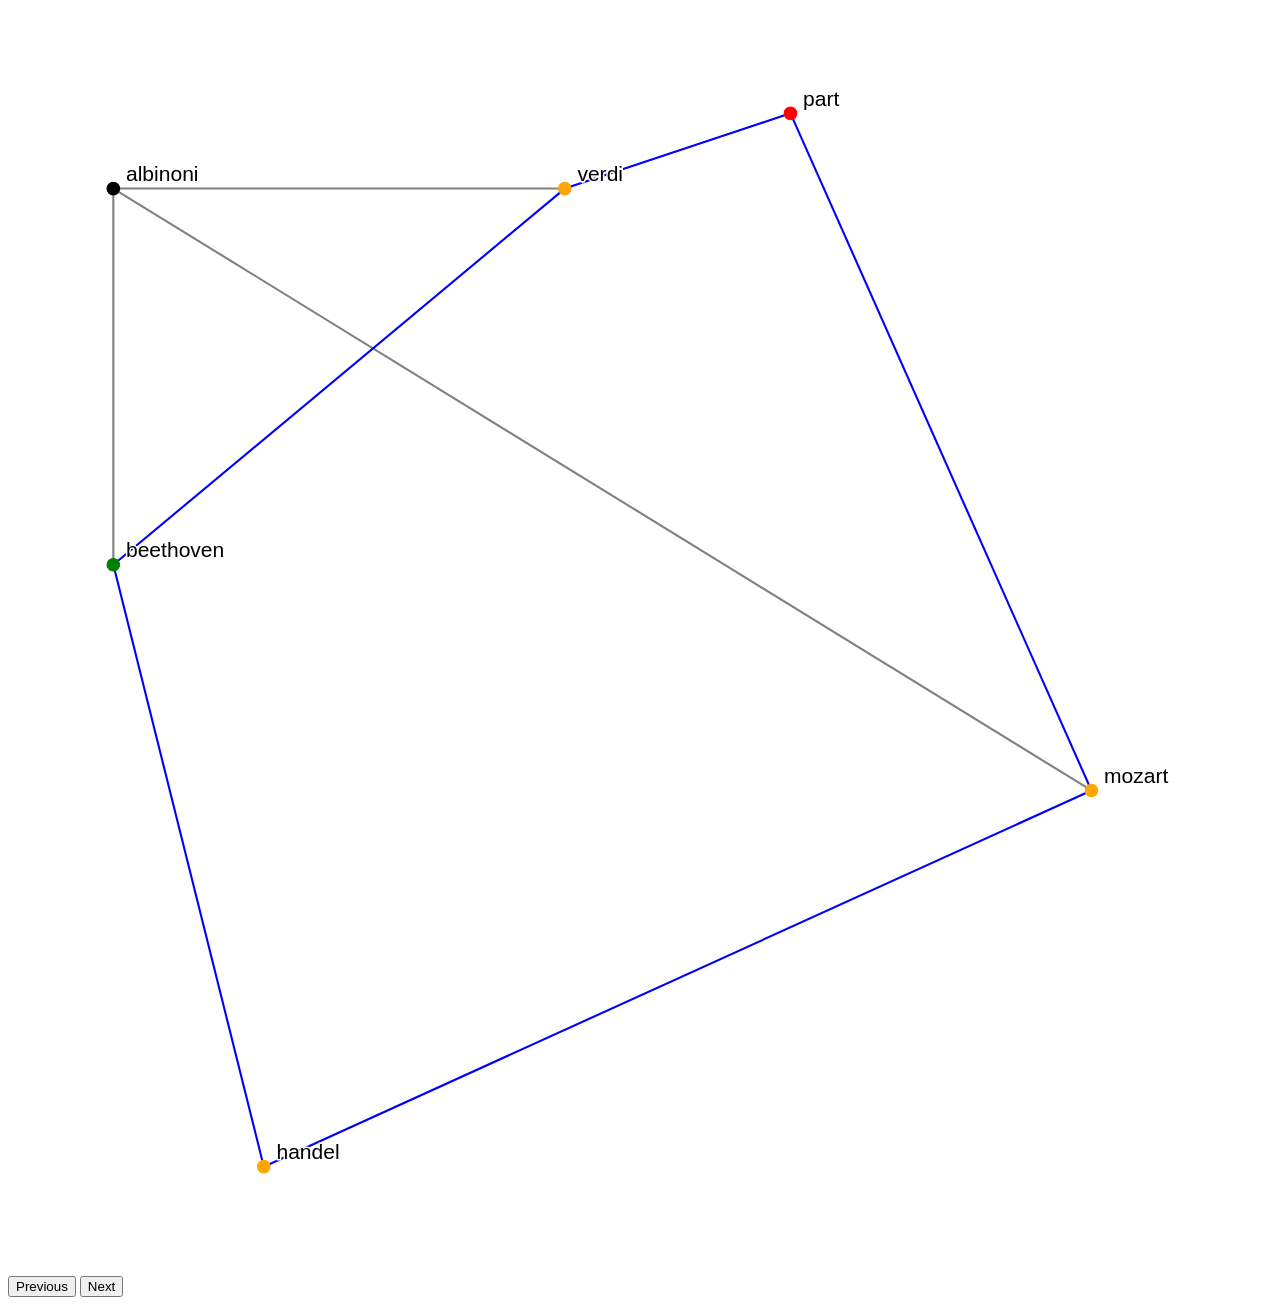
==== map2.html @ 8b7bb6cb "add folders with placeholder files" ====
<!DOCTYPE html>
<html>
<body>
<svg id="map" xmlns="http://www.w3.org/2000/svg" viewBox="-100 -100 1200 1200">
<style>
</style>
<line x1="0.000000" y1="71.428571" x2="428.571429" y2="71.428571" stroke="grey" stroke-width="2.00"/>
<line x1="0.000000" y1="71.428571" x2="0.000000" y2="428.571429" stroke="grey" stroke-width="2.00"/>
<line x1="0.000000" y1="71.428571" x2="928.571429" y2="642.857143" stroke="grey" stroke-width="2.00"/>
<line x1="142.857143" y1="1000.000000" x2="928.571429" y2="642.857143" stroke="blue" stroke-width="2.00"/>
<line x1="142.857143" y1="1000.000000" x2="0.000000" y2="428.571429" stroke="blue" stroke-width="2.00"/>
<line x1="928.571429" y1="642.857143" x2="642.857143" y2="0.000000" stroke="blue" stroke-width="2.00"/>
<line x1="642.857143" y1="0.000000" x2="428.571429" y2="71.428571" stroke="blue" stroke-width="2.00"/>
<line x1="0.000000" y1="428.571429" x2="428.571429" y2="71.428571" stroke="blue" stroke-width="2.00"/>
<g class="station">
<circle id="mozart" cx="928.571429" cy="642.857143" r="6.00" stroke="orange" fill="orange"/>
<text x="940.57" y="635.86" text-anchor="start" font-family="Arial" font-size="20.00" fill="black" stroke="white" stroke-width="2.8" paint-order="stroke">mozart</text>
</g>
<g class="station">
<circle id="part" cx="642.857143" cy="0.000000" r="6.00" stroke="red" fill="red"/>
<text x="654.86" y="-7.00" text-anchor="start" font-family="Arial" font-size="20.00" fill="black" stroke="white" stroke-width="2.8" paint-order="stroke">part</text>
</g>
<g class="station">
<circle id="verdi" cx="428.571429" cy="71.428571" r="6.00" stroke="orange" fill="orange"/>
<text x="440.57" y="64.43" text-anchor="start" font-family="Arial" font-size="20.00" fill="black" stroke="white" stroke-width="2.8" paint-order="stroke">verdi</text>
</g>
<g class="station">
<circle id="handel" cx="142.857143" cy="1000.000000" r="6.00" stroke="orange" fill="orange"/>
<text x="154.86" y="993.00" text-anchor="start" font-family="Arial" font-size="20.00" fill="black" stroke="white" stroke-width="2.8" paint-order="stroke">handel</text>
</g>
<g class="station">
<circle id="beethoven" cx="0.000000" cy="428.571429" r="6.00" stroke="green" fill="green"/>
<text x="12.00" y="421.57" text-anchor="start" font-family="Arial" font-size="20.00" fill="black" stroke="white" stroke-width="2.8" paint-order="stroke">beethoven</text>
</g>
<g class="station">
<circle id="albinoni" cx="0.000000" cy="71.428571" r="6.00" stroke="black"/>
<text x="12.00" y="64.43" text-anchor="start" font-family="Arial" font-size="20.00" fill="black" stroke="white" stroke-width="2.8" paint-order="stroke">albinoni</text>
</g>
<g class="train" id="T1" visibility="hidden">
<circle cx="%!f(int=0)" cy="%!f(int=0)" r="4.80" fill="brown" stroke="brown"/>
<text x="%!f(int=0)" y="%!f(int=0)" font-family="Arial" font-size="20.00" fill="black" stroke="white" stroke-width="2.5" paint-order="stroke">T1</text>
</g>
<g class="train" id="T2" visibility="hidden">
<circle cx="%!f(int=0)" cy="%!f(int=0)" r="4.80" fill="brown" stroke="brown"/>
<text x="%!f(int=0)" y="%!f(int=0)" font-family="Arial" font-size="20.00" fill="black" stroke="white" stroke-width="2.5" paint-order="stroke">T2</text>
</g>
<g class="train" id="T3" visibility="hidden">
<circle cx="%!f(int=0)" cy="%!f(int=0)" r="4.80" fill="brown" stroke="brown"/>
<text x="%!f(int=0)" y="%!f(int=0)" font-family="Arial" font-size="20.00" fill="black" stroke="white" stroke-width="2.5" paint-order="stroke">T3</text>
</g>
</svg>
<div id="controls">
	<button id="prev">Previous</button>
	<span id="turnLabel"></span>
	<button id="next">Next</button>
</div>
<script>


//viewbox panning/zooming
const svg = document.getElementById("map");
const viewBox = svg.viewBox.baseVal;

let dragging = false;
let lastX = 0;
let lastY = 0;

svg.addEventListener("wheel", e => {
	e.preventDefault();
	const rect = svg.getBoundingClientRect();
	const mouseX = (e.clientX - rect.left) / rect.width;
	const mouseY = (e.clientY - rect.top) / rect.height;
	const oldWidth = viewBox.width;
	const oldHeight = viewBox.height;
	const factor = 1.2;

	if (e.deltaY < 0) {
		viewBox.width /= factor;
		viewBox.height /= factor;
	} else {
		viewBox.width *= factor;
		viewBox.height *= factor;
	}

	const widthDiff = oldWidth - viewBox.width;
	const heightDiff = oldHeight - viewBox.height;

	viewBox.x += widthDiff * mouseX;
	viewBox.y += heightDiff * mouseY;
});

svg.addEventListener("mousedown", e => {
	dragging = true;
	lastX = e.clientX;
	lastY = e.clientY;
});

window.addEventListener("mouseup", () => {
	dragging = false;
});

window.addEventListener("mousemove", e => {

	if (!dragging) {
		return;
	}

	const dx = e.clientX - lastX;
	const dy = e.clientY - lastY;

	viewBox.x -= dx * (viewBox.width / svg.clientWidth);
	viewBox.y -= dy * (viewBox.height / svg.clientHeight);

	lastX = e.clientX;
	lastY = e.clientY;
});
</script>
</body>
</html>
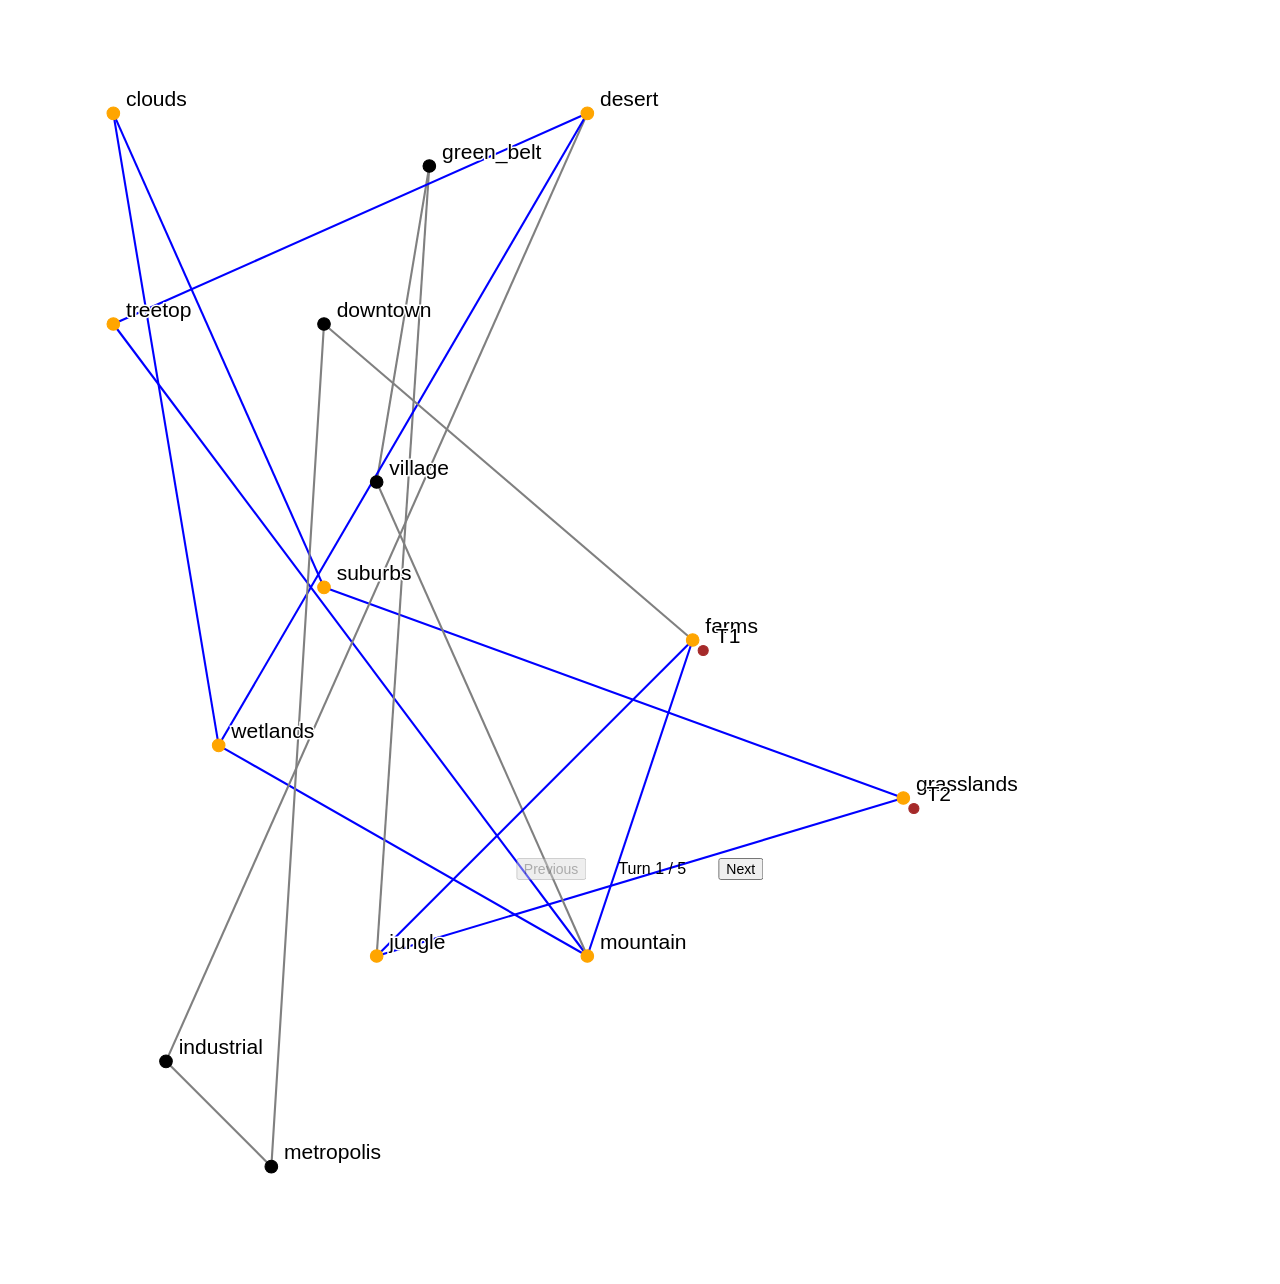
==== commit e06c4c56: "remove and spimplify some structs, switch to 3d slices on paths" ====
--- a/map2.html
+++ b/map2.html
@@ -3,50 +3,109 @@
 <body>
 <svg id="map" xmlns="http://www.w3.org/2000/svg" viewBox="-100 -100 1200 1200">
 <style>
+#controls {
+	position: fixed;
+	bottom: 20px;
+	left: 50%;
+	transform: translateX(-50%);
+	display: flex;
+	align-items: center;
+	gap: 16px;
+	font-family: Arial, sans-serif;
+}
+#controls button {
+	font-size: 14px;
+	cursor: center;
+}
+#turnLabel {
+	min-width: 100px;
+	text-align: center;
+}
 </style>
-<line x1="0.000000" y1="71.428571" x2="428.571429" y2="71.428571" stroke="grey" stroke-width="2.00"/>
-<line x1="0.000000" y1="71.428571" x2="0.000000" y2="428.571429" stroke="grey" stroke-width="2.00"/>
-<line x1="0.000000" y1="71.428571" x2="928.571429" y2="642.857143" stroke="grey" stroke-width="2.00"/>
-<line x1="142.857143" y1="1000.000000" x2="928.571429" y2="642.857143" stroke="blue" stroke-width="2.00"/>
-<line x1="142.857143" y1="1000.000000" x2="0.000000" y2="428.571429" stroke="blue" stroke-width="2.00"/>
-<line x1="928.571429" y1="642.857143" x2="642.857143" y2="0.000000" stroke="blue" stroke-width="2.00"/>
-<line x1="642.857143" y1="0.000000" x2="428.571429" y2="71.428571" stroke="blue" stroke-width="2.00"/>
-<line x1="0.000000" y1="428.571429" x2="428.571429" y2="71.428571" stroke="blue" stroke-width="2.00"/>
-<g class="station">
-<circle id="mozart" cx="928.571429" cy="642.857143" r="6.00" stroke="orange" fill="orange"/>
-<text x="940.57" y="635.86" text-anchor="start" font-family="Arial" font-size="20.00" fill="black" stroke="white" stroke-width="2.8" paint-order="stroke">mozart</text>
-</g>
-<g class="station">
-<circle id="part" cx="642.857143" cy="0.000000" r="6.00" stroke="red" fill="red"/>
-<text x="654.86" y="-7.00" text-anchor="start" font-family="Arial" font-size="20.00" fill="black" stroke="white" stroke-width="2.8" paint-order="stroke">part</text>
-</g>
-<g class="station">
-<circle id="verdi" cx="428.571429" cy="71.428571" r="6.00" stroke="orange" fill="orange"/>
-<text x="440.57" y="64.43" text-anchor="start" font-family="Arial" font-size="20.00" fill="black" stroke="white" stroke-width="2.8" paint-order="stroke">verdi</text>
-</g>
-<g class="station">
-<circle id="handel" cx="142.857143" cy="1000.000000" r="6.00" stroke="orange" fill="orange"/>
-<text x="154.86" y="993.00" text-anchor="start" font-family="Arial" font-size="20.00" fill="black" stroke="white" stroke-width="2.8" paint-order="stroke">handel</text>
-</g>
-<g class="station">
-<circle id="beethoven" cx="0.000000" cy="428.571429" r="6.00" stroke="green" fill="green"/>
-<text x="12.00" y="421.57" text-anchor="start" font-family="Arial" font-size="20.00" fill="black" stroke="white" stroke-width="2.8" paint-order="stroke">beethoven</text>
-</g>
-<g class="station">
-<circle id="albinoni" cx="0.000000" cy="71.428571" r="6.00" stroke="black"/>
-<text x="12.00" y="64.43" text-anchor="start" font-family="Arial" font-size="20.00" fill="black" stroke="white" stroke-width="2.8" paint-order="stroke">albinoni</text>
+<line x1="750.000000" y1="650.000000" x2="250.000000" y2="800.000000" stroke="blue" stroke-width="2.00"/>
+<line x1="750.000000" y1="650.000000" x2="200.000000" y2="450.000000" stroke="blue" stroke-width="2.00"/>
+<line x1="450.000000" y1="800.000000" x2="0.000000" y2="200.000000" stroke="blue" stroke-width="2.00"/>
+<line x1="450.000000" y1="800.000000" x2="250.000000" y2="350.000000" stroke="grey" stroke-width="2.00"/>
+<line x1="450.000000" y1="800.000000" x2="100.000000" y2="600.000000" stroke="blue" stroke-width="2.00"/>
+<line x1="450.000000" y1="800.000000" x2="550.000000" y2="500.000000" stroke="blue" stroke-width="2.00"/>
+<line x1="0.000000" y1="0.000000" x2="100.000000" y2="600.000000" stroke="blue" stroke-width="2.00"/>
+<line x1="0.000000" y1="0.000000" x2="200.000000" y2="450.000000" stroke="blue" stroke-width="2.00"/>
+<line x1="300.000000" y1="50.000000" x2="250.000000" y2="350.000000" stroke="grey" stroke-width="2.00"/>
+<line x1="300.000000" y1="50.000000" x2="250.000000" y2="800.000000" stroke="grey" stroke-width="2.00"/>
+<line x1="50.000000" y1="900.000000" x2="450.000000" y2="0.000000" stroke="grey" stroke-width="2.00"/>
+<line x1="50.000000" y1="900.000000" x2="150.000000" y2="1000.000000" stroke="grey" stroke-width="2.00"/>
+<line x1="450.000000" y1="0.000000" x2="100.000000" y2="600.000000" stroke="blue" stroke-width="2.00"/>
+<line x1="450.000000" y1="0.000000" x2="0.000000" y2="200.000000" stroke="blue" stroke-width="2.00"/>
+<line x1="250.000000" y1="800.000000" x2="550.000000" y2="500.000000" stroke="blue" stroke-width="2.00"/>
+<line x1="200.000000" y1="200.000000" x2="150.000000" y2="1000.000000" stroke="grey" stroke-width="2.00"/>
+<line x1="200.000000" y1="200.000000" x2="550.000000" y2="500.000000" stroke="grey" stroke-width="2.00"/>
+<g class="station">
+<circle id="grasslands" cx="750.000000" cy="650.000000" r="6.00" stroke="orange" fill="orange"/>
+<text x="762.00" y="643.00" text-anchor="start" font-family="Arial" font-size="20.00" fill="black" stroke="white" stroke-width="2.8" paint-order="stroke">grasslands</text>
+</g>
+<g class="station">
+<circle id="farms" cx="550.000000" cy="500.000000" r="6.00" stroke="orange" fill="orange"/>
+<text x="562.00" y="493.00" text-anchor="start" font-family="Arial" font-size="20.00" fill="black" stroke="white" stroke-width="2.8" paint-order="stroke">farms</text>
+</g>
+<g class="station">
+<circle id="mountain" cx="450.000000" cy="800.000000" r="6.00" stroke="orange" fill="orange"/>
+<text x="462.00" y="793.00" text-anchor="start" font-family="Arial" font-size="20.00" fill="black" stroke="white" stroke-width="2.8" paint-order="stroke">mountain</text>
+</g>
+<g class="station">
+<circle id="desert" cx="450.000000" cy="0.000000" r="6.00" stroke="orange" fill="orange"/>
+<text x="462.00" y="-7.00" text-anchor="start" font-family="Arial" font-size="20.00" fill="black" stroke="white" stroke-width="2.8" paint-order="stroke">desert</text>
+</g>
+<g class="station">
+<circle id="green_belt" cx="300.000000" cy="50.000000" r="6.00" stroke="black"/>
+<text x="312.00" y="43.00" text-anchor="start" font-family="Arial" font-size="20.00" fill="black" stroke="white" stroke-width="2.8" paint-order="stroke">green_belt</text>
+</g>
+<g class="station">
+<circle id="jungle" cx="250.000000" cy="800.000000" r="6.00" stroke="orange" fill="orange"/>
+<text x="262.00" y="793.00" text-anchor="start" font-family="Arial" font-size="20.00" fill="black" stroke="white" stroke-width="2.8" paint-order="stroke">jungle</text>
+</g>
+<g class="station">
+<circle id="village" cx="250.000000" cy="350.000000" r="6.00" stroke="black"/>
+<text x="262.00" y="343.00" text-anchor="start" font-family="Arial" font-size="20.00" fill="black" stroke="white" stroke-width="2.8" paint-order="stroke">village</text>
+</g>
+<g class="station">
+<circle id="suburbs" cx="200.000000" cy="450.000000" r="6.00" stroke="orange" fill="orange"/>
+<text x="212.00" y="443.00" text-anchor="start" font-family="Arial" font-size="20.00" fill="black" stroke="white" stroke-width="2.8" paint-order="stroke">suburbs</text>
+</g>
+<g class="station">
+<circle id="downtown" cx="200.000000" cy="200.000000" r="6.00" stroke="black"/>
+<text x="212.00" y="193.00" text-anchor="start" font-family="Arial" font-size="20.00" fill="black" stroke="white" stroke-width="2.8" paint-order="stroke">downtown</text>
+</g>
+<g class="station">
+<circle id="metropolis" cx="150.000000" cy="1000.000000" r="6.00" stroke="black"/>
+<text x="162.00" y="993.00" text-anchor="start" font-family="Arial" font-size="20.00" fill="black" stroke="white" stroke-width="2.8" paint-order="stroke">metropolis</text>
+</g>
+<g class="station">
+<circle id="wetlands" cx="100.000000" cy="600.000000" r="6.00" stroke="orange" fill="orange"/>
+<text x="112.00" y="593.00" text-anchor="start" font-family="Arial" font-size="20.00" fill="black" stroke="white" stroke-width="2.8" paint-order="stroke">wetlands</text>
+</g>
+<g class="station">
+<circle id="industrial" cx="50.000000" cy="900.000000" r="6.00" stroke="black"/>
+<text x="62.00" y="893.00" text-anchor="start" font-family="Arial" font-size="20.00" fill="black" stroke="white" stroke-width="2.8" paint-order="stroke">industrial</text>
+</g>
+<g class="station">
+<circle id="treetop" cx="0.000000" cy="200.000000" r="6.00" stroke="orange" fill="orange"/>
+<text x="12.00" y="193.00" text-anchor="start" font-family="Arial" font-size="20.00" fill="black" stroke="white" stroke-width="2.8" paint-order="stroke">treetop</text>
+</g>
+<g class="station">
+<circle id="clouds" cx="0.000000" cy="0.000000" r="6.00" stroke="orange" fill="orange"/>
+<text x="12.00" y="-7.00" text-anchor="start" font-family="Arial" font-size="20.00" fill="black" stroke="white" stroke-width="2.8" paint-order="stroke">clouds</text>
 </g>
 <g class="train" id="T1" visibility="hidden">
-<circle cx="%!f(int=0)" cy="%!f(int=0)" r="4.80" fill="brown" stroke="brown"/>
-<text x="%!f(int=0)" y="%!f(int=0)" font-family="Arial" font-size="20.00" fill="black" stroke="white" stroke-width="2.5" paint-order="stroke">T1</text>
+<circle cx="0.000000" cy="0.000000" r="4.80" fill="brown" stroke="brown"/>
+<text x="0.000000" y="0.000000" font-family="Arial" font-size="20.00" fill="black" stroke="white" stroke-width="2.5" paint-order="stroke">T1</text>
 </g>
 <g class="train" id="T2" visibility="hidden">
-<circle cx="%!f(int=0)" cy="%!f(int=0)" r="4.80" fill="brown" stroke="brown"/>
-<text x="%!f(int=0)" y="%!f(int=0)" font-family="Arial" font-size="20.00" fill="black" stroke="white" stroke-width="2.5" paint-order="stroke">T2</text>
+<circle cx="0.000000" cy="0.000000" r="4.80" fill="brown" stroke="brown"/>
+<text x="0.000000" y="0.000000" font-family="Arial" font-size="20.00" fill="black" stroke="white" stroke-width="2.5" paint-order="stroke">T2</text>
 </g>
 <g class="train" id="T3" visibility="hidden">
-<circle cx="%!f(int=0)" cy="%!f(int=0)" r="4.80" fill="brown" stroke="brown"/>
-<text x="%!f(int=0)" y="%!f(int=0)" font-family="Arial" font-size="20.00" fill="black" stroke="white" stroke-width="2.5" paint-order="stroke">T3</text>
+<circle cx="0.000000" cy="0.000000" r="4.80" fill="brown" stroke="brown"/>
+<text x="0.000000" y="0.000000" font-family="Arial" font-size="20.00" fill="black" stroke="white" stroke-width="2.5" paint-order="stroke">T3</text>
 </g>
 </svg>
 <div id="controls">
@@ -114,6 +173,66 @@
 	lastX = e.clientX;
 	lastY = e.clientY;
 });
+window.addEventListener("keydown", e => {
+	if (e.key === "ArrowLeft") {
+		e.preventDefault();
+		document.getElementById("prev").click();
+	} else if (e.key === "ArrowRight") {
+		e.preventDefault();
+		document.getElementById("next").click();
+	}
+});
+const turns = [
+"T1-farms T2-grasslands",
+"T1-mountain T2-suburbs T3-farms",
+"T1-treetop T2-clouds T3-mountain",
+"T1-desert T2-wetlands T3-treetop",
+"T2-desert T3-desert",
+];
+let currentTurn = 0
+function updateButtons() {
+	document.getElementById("turnLabel").textContent =
+		"Turn " + (currentTurn + 1) + " / " + turns.length;
+	document.getElementById("prev").disabled = currentTurn === 0;
+	document.getElementById("next").disabled = currentTurn === turns.length - 1;
+}
+function showTurn(currentTurn) {
+	document.querySelectorAll(".train").forEach(train => {
+		train.setAttribute("visibility", "hidden");
+	});
+	const entries = turns[currentTurn].split(" ");
+	for (const entry of entries) {
+		const [trainName, stationName] = entry.split("-");
+		const station = document.getElementById(stationName);
+		const train = document.getElementById(trainName);
+		const x = station.cx.baseVal.value;
+		const y = station.cy.baseVal.value;
+
+		train.setAttribute("visibility", "visible");
+		//x + offset + offset of offset (+12 +10), y (+10 -7)
+		train.querySelector("circle").setAttribute("cx", x+10);
+		train.querySelector("circle").setAttribute("cy", y+10);
+		train.querySelector("text").setAttribute("x", x+22);
+		train.querySelector("text").setAttribute("y", y+3);
+		}
+	}
+
+	document.getElementById("prev").onclick = () => {
+		if (currentTurn > 0) {
+			currentTurn--;
+			showTurn(currentTurn);
+			updateButtons();
+		}
+	};
+	document.getElementById("next").onclick = () => {
+		if (currentTurn + 1 < turns.length) {
+			currentTurn++;
+			showTurn(currentTurn);
+			updateButtons();
+		}
+	};
+showTurn(currentTurn);
+updateButtons();
 </script>
 </body>
 </html>
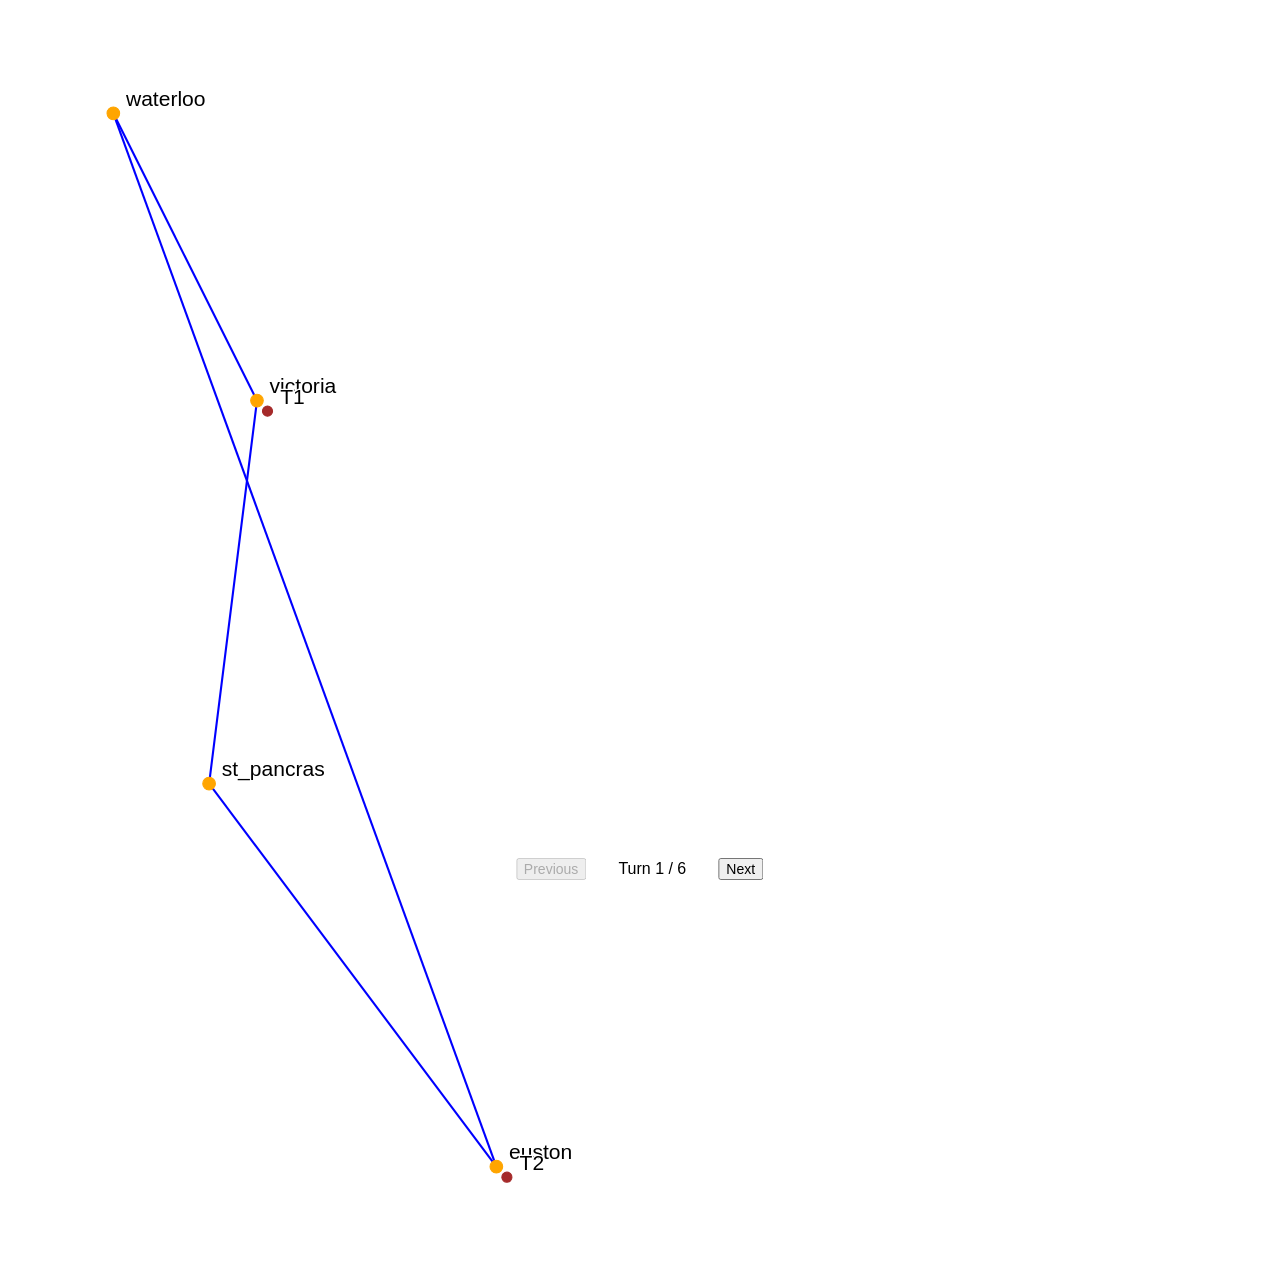
==== commit 9f54d814: "Add all test for input validation and parsing" ====
--- a/map2.html
+++ b/map2.html
@@ -22,78 +22,25 @@
 	text-align: center;
 }
 </style>
-<line x1="750.000000" y1="650.000000" x2="250.000000" y2="800.000000" stroke="blue" stroke-width="2.00"/>
-<line x1="750.000000" y1="650.000000" x2="200.000000" y2="450.000000" stroke="blue" stroke-width="2.00"/>
-<line x1="450.000000" y1="800.000000" x2="0.000000" y2="200.000000" stroke="blue" stroke-width="2.00"/>
-<line x1="450.000000" y1="800.000000" x2="250.000000" y2="350.000000" stroke="grey" stroke-width="2.00"/>
-<line x1="450.000000" y1="800.000000" x2="100.000000" y2="600.000000" stroke="blue" stroke-width="2.00"/>
-<line x1="450.000000" y1="800.000000" x2="550.000000" y2="500.000000" stroke="blue" stroke-width="2.00"/>
-<line x1="0.000000" y1="0.000000" x2="100.000000" y2="600.000000" stroke="blue" stroke-width="2.00"/>
-<line x1="0.000000" y1="0.000000" x2="200.000000" y2="450.000000" stroke="blue" stroke-width="2.00"/>
-<line x1="300.000000" y1="50.000000" x2="250.000000" y2="350.000000" stroke="grey" stroke-width="2.00"/>
-<line x1="300.000000" y1="50.000000" x2="250.000000" y2="800.000000" stroke="grey" stroke-width="2.00"/>
-<line x1="50.000000" y1="900.000000" x2="450.000000" y2="0.000000" stroke="grey" stroke-width="2.00"/>
-<line x1="50.000000" y1="900.000000" x2="150.000000" y2="1000.000000" stroke="grey" stroke-width="2.00"/>
-<line x1="450.000000" y1="0.000000" x2="100.000000" y2="600.000000" stroke="blue" stroke-width="2.00"/>
-<line x1="450.000000" y1="0.000000" x2="0.000000" y2="200.000000" stroke="blue" stroke-width="2.00"/>
-<line x1="250.000000" y1="800.000000" x2="550.000000" y2="500.000000" stroke="blue" stroke-width="2.00"/>
-<line x1="200.000000" y1="200.000000" x2="150.000000" y2="1000.000000" stroke="grey" stroke-width="2.00"/>
-<line x1="200.000000" y1="200.000000" x2="550.000000" y2="500.000000" stroke="grey" stroke-width="2.00"/>
-<g class="station">
-<circle id="grasslands" cx="750.000000" cy="650.000000" r="6.00" stroke="orange" fill="orange"/>
-<text x="762.00" y="643.00" text-anchor="start" font-family="Arial" font-size="20.00" fill="black" stroke="white" stroke-width="2.8" paint-order="stroke">grasslands</text>
-</g>
-<g class="station">
-<circle id="farms" cx="550.000000" cy="500.000000" r="6.00" stroke="orange" fill="orange"/>
-<text x="562.00" y="493.00" text-anchor="start" font-family="Arial" font-size="20.00" fill="black" stroke="white" stroke-width="2.8" paint-order="stroke">farms</text>
-</g>
-<g class="station">
-<circle id="mountain" cx="450.000000" cy="800.000000" r="6.00" stroke="orange" fill="orange"/>
-<text x="462.00" y="793.00" text-anchor="start" font-family="Arial" font-size="20.00" fill="black" stroke="white" stroke-width="2.8" paint-order="stroke">mountain</text>
-</g>
-<g class="station">
-<circle id="desert" cx="450.000000" cy="0.000000" r="6.00" stroke="orange" fill="orange"/>
-<text x="462.00" y="-7.00" text-anchor="start" font-family="Arial" font-size="20.00" fill="black" stroke="white" stroke-width="2.8" paint-order="stroke">desert</text>
-</g>
-<g class="station">
-<circle id="green_belt" cx="300.000000" cy="50.000000" r="6.00" stroke="black"/>
-<text x="312.00" y="43.00" text-anchor="start" font-family="Arial" font-size="20.00" fill="black" stroke="white" stroke-width="2.8" paint-order="stroke">green_belt</text>
-</g>
-<g class="station">
-<circle id="jungle" cx="250.000000" cy="800.000000" r="6.00" stroke="orange" fill="orange"/>
-<text x="262.00" y="793.00" text-anchor="start" font-family="Arial" font-size="20.00" fill="black" stroke="white" stroke-width="2.8" paint-order="stroke">jungle</text>
-</g>
-<g class="station">
-<circle id="village" cx="250.000000" cy="350.000000" r="6.00" stroke="black"/>
-<text x="262.00" y="343.00" text-anchor="start" font-family="Arial" font-size="20.00" fill="black" stroke="white" stroke-width="2.8" paint-order="stroke">village</text>
-</g>
-<g class="station">
-<circle id="suburbs" cx="200.000000" cy="450.000000" r="6.00" stroke="orange" fill="orange"/>
-<text x="212.00" y="443.00" text-anchor="start" font-family="Arial" font-size="20.00" fill="black" stroke="white" stroke-width="2.8" paint-order="stroke">suburbs</text>
-</g>
-<g class="station">
-<circle id="downtown" cx="200.000000" cy="200.000000" r="6.00" stroke="black"/>
-<text x="212.00" y="193.00" text-anchor="start" font-family="Arial" font-size="20.00" fill="black" stroke="white" stroke-width="2.8" paint-order="stroke">downtown</text>
-</g>
-<g class="station">
-<circle id="metropolis" cx="150.000000" cy="1000.000000" r="6.00" stroke="black"/>
-<text x="162.00" y="993.00" text-anchor="start" font-family="Arial" font-size="20.00" fill="black" stroke="white" stroke-width="2.8" paint-order="stroke">metropolis</text>
-</g>
-<g class="station">
-<circle id="wetlands" cx="100.000000" cy="600.000000" r="6.00" stroke="orange" fill="orange"/>
-<text x="112.00" y="593.00" text-anchor="start" font-family="Arial" font-size="20.00" fill="black" stroke="white" stroke-width="2.8" paint-order="stroke">wetlands</text>
-</g>
-<g class="station">
-<circle id="industrial" cx="50.000000" cy="900.000000" r="6.00" stroke="black"/>
-<text x="62.00" y="893.00" text-anchor="start" font-family="Arial" font-size="20.00" fill="black" stroke="white" stroke-width="2.8" paint-order="stroke">industrial</text>
-</g>
-<g class="station">
-<circle id="treetop" cx="0.000000" cy="200.000000" r="6.00" stroke="orange" fill="orange"/>
-<text x="12.00" y="193.00" text-anchor="start" font-family="Arial" font-size="20.00" fill="black" stroke="white" stroke-width="2.8" paint-order="stroke">treetop</text>
-</g>
-<g class="station">
-<circle id="clouds" cx="0.000000" cy="0.000000" r="6.00" stroke="orange" fill="orange"/>
-<text x="12.00" y="-7.00" text-anchor="start" font-family="Arial" font-size="20.00" fill="black" stroke="white" stroke-width="2.8" paint-order="stroke">clouds</text>
+<line x1="0.000000" y1="0.000000" x2="136.363636" y2="272.727273" stroke="blue" stroke-width="2.00"/>
+<line x1="0.000000" y1="0.000000" x2="363.636364" y2="1000.000000" stroke="blue" stroke-width="2.00"/>
+<line x1="136.363636" y1="272.727273" x2="90.909091" y2="636.363636" stroke="blue" stroke-width="2.00"/>
+<line x1="363.636364" y1="1000.000000" x2="90.909091" y2="636.363636" stroke="blue" stroke-width="2.00"/>
+<g class="station">
+<circle id="euston" cx="363.636364" cy="1000.000000" r="6.00" stroke="orange" fill="orange"/>
+<text x="375.64" y="993.00" text-anchor="start" font-family="Arial" font-size="20.00" fill="black" stroke="white" stroke-width="2.8" paint-order="stroke">euston</text>
+</g>
+<g class="station">
+<circle id="victoria" cx="136.363636" cy="272.727273" r="6.00" stroke="orange" fill="orange"/>
+<text x="148.36" y="265.73" text-anchor="start" font-family="Arial" font-size="20.00" fill="black" stroke="white" stroke-width="2.8" paint-order="stroke">victoria</text>
+</g>
+<g class="station">
+<circle id="st_pancras" cx="90.909091" cy="636.363636" r="6.00" stroke="orange" fill="orange"/>
+<text x="102.91" y="629.36" text-anchor="start" font-family="Arial" font-size="20.00" fill="black" stroke="white" stroke-width="2.8" paint-order="stroke">st_pancras</text>
+</g>
+<g class="station">
+<circle id="waterloo" cx="0.000000" cy="0.000000" r="6.00" stroke="orange" fill="orange"/>
+<text x="12.00" y="-7.00" text-anchor="start" font-family="Arial" font-size="20.00" fill="black" stroke="white" stroke-width="2.8" paint-order="stroke">waterloo</text>
 </g>
 <g class="train" id="T1" visibility="hidden">
 <circle cx="0.000000" cy="0.000000" r="4.80" fill="brown" stroke="brown"/>
@@ -106,6 +53,34 @@
 <g class="train" id="T3" visibility="hidden">
 <circle cx="0.000000" cy="0.000000" r="4.80" fill="brown" stroke="brown"/>
 <text x="0.000000" y="0.000000" font-family="Arial" font-size="20.00" fill="black" stroke="white" stroke-width="2.5" paint-order="stroke">T3</text>
+</g>
+<g class="train" id="T4" visibility="hidden">
+<circle cx="0.000000" cy="0.000000" r="4.80" fill="brown" stroke="brown"/>
+<text x="0.000000" y="0.000000" font-family="Arial" font-size="20.00" fill="black" stroke="white" stroke-width="2.5" paint-order="stroke">T4</text>
+</g>
+<g class="train" id="T5" visibility="hidden">
+<circle cx="0.000000" cy="0.000000" r="4.80" fill="brown" stroke="brown"/>
+<text x="0.000000" y="0.000000" font-family="Arial" font-size="20.00" fill="black" stroke="white" stroke-width="2.5" paint-order="stroke">T5</text>
+</g>
+<g class="train" id="T6" visibility="hidden">
+<circle cx="0.000000" cy="0.000000" r="4.80" fill="brown" stroke="brown"/>
+<text x="0.000000" y="0.000000" font-family="Arial" font-size="20.00" fill="black" stroke="white" stroke-width="2.5" paint-order="stroke">T6</text>
+</g>
+<g class="train" id="T7" visibility="hidden">
+<circle cx="0.000000" cy="0.000000" r="4.80" fill="brown" stroke="brown"/>
+<text x="0.000000" y="0.000000" font-family="Arial" font-size="20.00" fill="black" stroke="white" stroke-width="2.5" paint-order="stroke">T7</text>
+</g>
+<g class="train" id="T8" visibility="hidden">
+<circle cx="0.000000" cy="0.000000" r="4.80" fill="brown" stroke="brown"/>
+<text x="0.000000" y="0.000000" font-family="Arial" font-size="20.00" fill="black" stroke="white" stroke-width="2.5" paint-order="stroke">T8</text>
+</g>
+<g class="train" id="T9" visibility="hidden">
+<circle cx="0.000000" cy="0.000000" r="4.80" fill="brown" stroke="brown"/>
+<text x="0.000000" y="0.000000" font-family="Arial" font-size="20.00" fill="black" stroke="white" stroke-width="2.5" paint-order="stroke">T9</text>
+</g>
+<g class="train" id="T10" visibility="hidden">
+<circle cx="0.000000" cy="0.000000" r="4.80" fill="brown" stroke="brown"/>
+<text x="0.000000" y="0.000000" font-family="Arial" font-size="20.00" fill="black" stroke="white" stroke-width="2.5" paint-order="stroke">T10</text>
 </g>
 </svg>
 <div id="controls">
@@ -183,11 +158,12 @@
 	}
 });
 const turns = [
-"T1-farms T2-grasslands",
-"T1-mountain T2-suburbs T3-farms",
-"T1-treetop T2-clouds T3-mountain",
-"T1-desert T2-wetlands T3-treetop",
-"T2-desert T3-desert",
+"T1-victoria T2-euston",
+"T1-st_pancras T2-st_pancras T3-victoria T4-euston",
+"T3-st_pancras T4-st_pancras T5-victoria T6-euston",
+"T5-st_pancras T6-st_pancras T7-victoria T8-euston",
+"T7-st_pancras T8-st_pancras T9-victoria T10-euston",
+"T9-st_pancras T10-st_pancras",
 ];
 let currentTurn = 0
 function updateButtons() {
